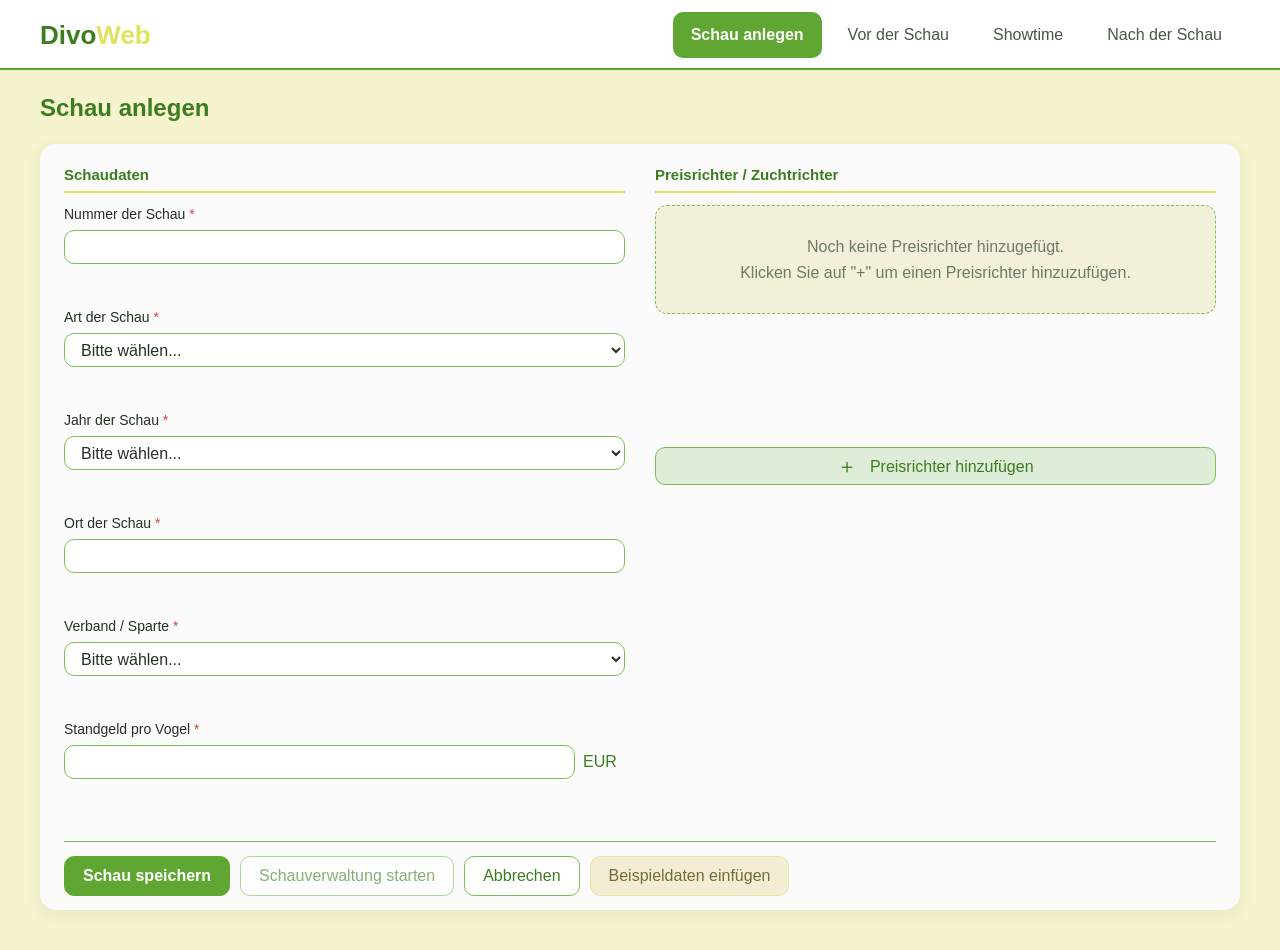
==== frontend/src/index.html @ 8a77f4d5 "first commit fe" ====
<!doctype html>
<html lang="de">
  <head>
    <meta charset="UTF-8" />
    <meta name="viewport" content="width=device-width, initial-scale=1.0" />
    <title>DivoWeb – Schau anlegen</title>
    <link rel="stylesheet" href="./styles.css" />
  </head>
  <body>
    <header class="topbar">
      <div class="topbar__inner">
        <div class="brand">
          <img
            class="brand__logo"
            src="./vogel.png"
            alt="Wellensittich Logo"
            onerror="this.style.display = 'none'"
          />
          <div class="brand__text">
            <span class="brand__divo">Divo</span
            ><span class="brand__web">Web</span>
          </div>
        </div>

        <nav class="main-nav" aria-label="Hauptnavigation">
          <button class="nav-link is-active" type="button">
            Schau anlegen
          </button>
          <button class="nav-link" type="button">Vor der Schau</button>
          <button class="nav-link" type="button">Showtime</button>
          <button class="nav-link" type="button">Nach der Schau</button>
        </nav>
      </div>
      <div class="topbar__accent"></div>
    </header>

    <main class="page">
      <section class="page-section">
        <h1 class="page-title">Schau anlegen</h1>

        <form id="showForm" class="panel" novalidate>
          <div class="panel__grid">
            <section class="panel-column">
              <h2 class="section-title">Schaudaten</h2>

              <div class="form-group">
                <label for="showNumber"
                  >Nummer der Schau <span class="required">*</span></label
                >
                <input id="showNumber" name="showNumber" type="text" />
                <p class="field-error" data-error-for="showNumber"></p>
              </div>

              <div class="form-group">
                <label for="showType"
                  >Art der Schau <span class="required">*</span></label
                >
                <select id="showType" name="showType">
                  <option value="">Bitte wählen...</option>
                  <option value="Landesschau">Landesschau</option>
                  <option value="Bundesschau">Bundesschau</option>
                  <option value="Vereinsschau">Vereinsschau</option>
                  <option value="Europaschau">Europaschau</option>
                </select>
                <p class="field-error" data-error-for="showType"></p>
              </div>

              <div class="form-group">
                <label for="showYear"
                  >Jahr der Schau <span class="required">*</span></label
                >
                <select id="showYear" name="showYear">
                  <option value="">Bitte wählen...</option>
                </select>
                <p class="field-error" data-error-for="showYear"></p>
              </div>

              <div class="form-group">
                <label for="showLocation"
                  >Ort der Schau <span class="required">*</span></label
                >
                <input id="showLocation" name="showLocation" type="text" />
                <p class="field-error" data-error-for="showLocation"></p>
              </div>

              <div class="form-group">
                <label for="association"
                  >Verband / Sparte <span class="required">*</span></label
                >
                <select id="association" name="association">
                  <option value="">Bitte wählen...</option>
                  <option value="AZ">AZ</option>
                  <option value="DKB">DKB</option>
                  <option value="AGZ">AGZ</option>
                  <option value="DWV">DWV</option>
                </select>
                <p class="field-error" data-error-for="association"></p>
              </div>

              <div class="form-group">
                <label for="feePerBird"
                  >Standgeld pro Vogel <span class="required">*</span></label
                >
                <div class="input-suffix">
                  <input
                    id="feePerBird"
                    name="feePerBird"
                    type="text"
                    inputmode="decimal"
                  />
                  <span class="input-suffix__text">EUR</span>
                </div>
                <p class="field-error" data-error-for="feePerBird"></p>
              </div>
            </section>

            <section class="panel-column">
              <div class="section-title-row">
                <div class="section-title">Preisrichter / Zuchtrichter</div>
                <div class="section-divider"></div>
              </div>

              <div id="judgesList" class="judges-list" aria-live="polite"></div>

              <button
                id="addJudgeButton"
                class="add-judge-button"
                type="button"
              >
                <span class="plus">＋</span>
                Preisrichter hinzufügen
              </button>
            </section>
          </div>

          <div class="panel__footer">
            <button class="btn btn--primary" type="submit">
              Schau speichern
            </button>
            <button
              id="startManagementButton"
              class="btn btn--secondary"
              type="button"
            >
              Schauverwaltung starten
            </button>
            <button id="cancelButton" class="btn btn--secondary" type="button">
              Abbrechen
            </button>
            <button
              id="sampleDataButton"
              class="btn btn--tertiary"
              type="button"
            >
              Beispieldaten einfügen
            </button>
          </div>
        </form>
      </section>
    </main>

    <template id="judgeRowTemplate">
      <article class="judge-card">
        <div class="judge-card__grid">
          <div class="form-group form-group--compact">
            <label>Name</label>
            <input type="text" data-judge-field="name" />
          </div>

          <div class="form-group form-group--compact">
            <label>Sparte / Verband</label>
            <select data-judge-field="association">
              <option value="">Bitte wählen...</option>
              <option value="AZ">AZ</option>
              <option value="DKB">DKB</option>
              <option value="AGZ">AGZ</option>
              <option value="DWV">DWV</option>
            </select>
          </div>

          <div class="judge-card__actions">
            <button
              class="delete-judge-button"
              type="button"
              title="Preisrichter entfernen"
              aria-label="Preisrichter entfernen"
            >
              −
            </button>
          </div>
        </div>
      </article>
    </template>

    <script src="./app.js"></script>
  </body>
</html>
---- frontend/src/styles.css ----
:root {
  --bg: #f6f3cf;
  --panel: #fbfbfb;
  --surface-soft: #f3f0d9;
  --green: #5fa632;
  --green-dark: #3b7d1f;
  --green-border: #7dbd57;
  --gold: #d9db37cc;
  --text: #233222;
  --muted: #6d7a67;
  --danger: #d95d4f;
  --danger-bg: #fff5f3;
  --shadow: 0 4px 16px rgba(70, 80, 50, 0.08);
  --radius: 16px;
  --font: 'Segoe UI', Arial, Helvetica, sans-serif;
}

* {
  box-sizing: border-box;
}

html,
body {
  margin: 0;
  padding: 0;
  font-family: var(--font);
  color: var(--text);
  background: var(--bg);
}

body {
  min-height: 100vh;
}

button,
input,
select {
  font: inherit;
}

.topbar {
  background: #fff;
  box-shadow: 0 1px 0 rgba(0, 0, 0, 0.03);
}

.topbar__inner {
  max-width: 1240px;
  margin: 0 auto;
  padding: 12px 20px 10px;
  display: flex;
  align-items: center;
  justify-content: space-between;
  gap: 24px;
}

.topbar__accent {
  height: 2px;
  background: var(--green);
}

.brand {
  display: flex;
  align-items: center;
  gap: 14px;
}

.brand__logo {
  width: 54px;
  height: 54px;
  object-fit: contain;
}

.brand__text {
  font-size: 26px;
  font-weight: 700;
  line-height: 1;
}

.brand__divo {
  color: var(--green-dark);
}

.brand__web {
  color: var(--gold);
}

.main-nav {
  display: flex;
  align-items: center;
  gap: 8px;
  flex-wrap: wrap;
}

.nav-link {
  border: 0;
  background: transparent;
  color: #475744;
  padding: 14px 18px;
  border-radius: 10px;
  cursor: pointer;
}

.nav-link:hover {
  background: rgba(95, 166, 50, 0.08);
}

.nav-link.is-active {
  background: var(--green);
  color: #fff;
  font-weight: 600;
}

.page {
  max-width: 1240px;
  margin: 0 auto;
  padding: 24px 20px 40px;
}

.page-title {
  margin: 0 0 22px;
  color: var(--green-dark);
  font-size: 24px;
  font-weight: 700;
}

.panel {
  background: var(--panel);
  border-radius: var(--radius);
  box-shadow: var(--shadow);
  padding: 22px 24px 14px;
}

.panel__grid {
  display: grid;
  grid-template-columns: 1fr 1fr;
  gap: 30px;
}

.section-title {
  margin: 0 0 12px;
  color: var(--green-dark);
  font-size: 15px;
  font-weight: 700;
  padding-bottom: 8px;
  border-bottom: 2px solid var(--gold);
  width: 100%;
}

.section-title-row {
  display: flex;
  align-items: center;
  justify-content: space-between;
}

.form-group {
  margin-bottom: 22px;
}

.form-group--compact {
  margin-bottom: 0;
}

.form-group label {
  display: inline-block;
  margin-bottom: 8px;
  font-size: 14px;
  font-weight: 500;
}

.required {
  color: #cc4b48;
}

input,
select {
  width: 100%;
  min-height: 34px;
  border: 1.5px solid var(--green-border);
  border-radius: 10px;
  background: #fff;
  color: var(--text);
  padding: 0 12px;
  outline: none;
}

input:focus,
select:focus {
  border-color: var(--green-dark);
  box-shadow: 0 0 0 3px rgba(95, 166, 50, 0.12);
}

.input-suffix {
  display: flex;
  align-items: center;
  gap: 8px;
}

.input-suffix input {
  flex: 1;
}

.input-suffix__text {
  min-width: 42px;
  color: var(--green-dark);
  font-weight: 500;
}

.field-error {
  margin: 6px 0 0;
  min-height: 16px;
  font-size: 12px;
  color: #c34c45;
}

.judges-list {
  display: flex;
  flex-direction: column;
  gap: 12px;
  min-height: 226px;
}

.empty-state {
  border: 1.5px dashed var(--green-border);
  border-radius: 12px;
  background: var(--surface-soft);
  color: var(--muted);
  text-align: center;
  padding: 28px 18px;
  line-height: 1.6;
}

.judge-card {
  background: var(--surface-soft);
  border: 1.5px solid var(--gold);
  border-radius: 12px;
  padding: 10px;
}

.judge-card__grid {
  display: grid;
  grid-template-columns: 1fr 240px 44px;
  gap: 10px;
  align-items: end;
}

.judge-card__actions {
  display: flex;
  justify-content: center;
  align-items: end;
}

.delete-judge-button {
  width: 32px;
  height: 32px;
  border-radius: 8px;
  border: 1.5px solid var(--danger);
  background: #fff;
  color: var(--danger);
  cursor: pointer;
  font-size: 22px;
  line-height: 1;
}

.delete-judge-button:hover {
  background: var(--danger-bg);
}

.add-judge-button {
  width: 100%;
  margin-top: 16px;
  border: 1.5px solid var(--green-border);
  background: rgba(95, 166, 50, 0.18);
  color: var(--green-dark);
  border-radius: 10px;
  min-height: 38px;
  cursor: pointer;
  font-weight: 500;
}

.add-judge-button:hover {
  background: rgba(95, 166, 50, 0.26);
}

.plus {
  margin-right: 8px;
  font-size: 20px;
  vertical-align: -1px;
}

.panel__footer {
  margin-top: 18px;
  padding-top: 14px;
  border-top: 1px solid var(--green-border);
  display: flex;
  flex-wrap: wrap;
  gap: 10px;
}

.btn {
  min-height: 40px;
  padding: 0 18px;
  border-radius: 10px;
  border: 1.5px solid var(--green-border);
  cursor: pointer;
}

.btn--primary {
  background: var(--green);
  color: #fff;
  border-color: var(--green);
  font-weight: 600;
}

.btn--primary:hover {
  background: var(--green-dark);
}

.btn--secondary {
  background: #fff;
  color: var(--green-dark);
}

.btn--secondary:hover {
  background: rgba(95, 166, 50, 0.08);
}

.btn--tertiary {
  background: #f3edd4;
  color: #736b3d;
  border-color: #efe2aa;
}

.btn--tertiary:hover {
  background: #ede3bc;
}

.is-invalid {
  border-color: #d85f58 !important;
  box-shadow: 0 0 0 3px rgba(216, 95, 88, 0.12) !important;
}

@media (max-width: 980px) {
  .topbar__inner {
    flex-direction: column;
    align-items: flex-start;
  }

  .panel__grid {
    grid-template-columns: 1fr;
  }

  .judge-card__grid {
    grid-template-columns: 1fr;
  }

  .judge-card__actions {
    justify-content: flex-end;
  }
}

@media (max-width: 640px) {
  .page {
    padding-left: 14px;
    padding-right: 14px;
  }

  .panel {
    padding: 16px;
  }

  .panel__footer {
    flex-direction: column;
  }

  .btn {
    width: 100%;
  }
}
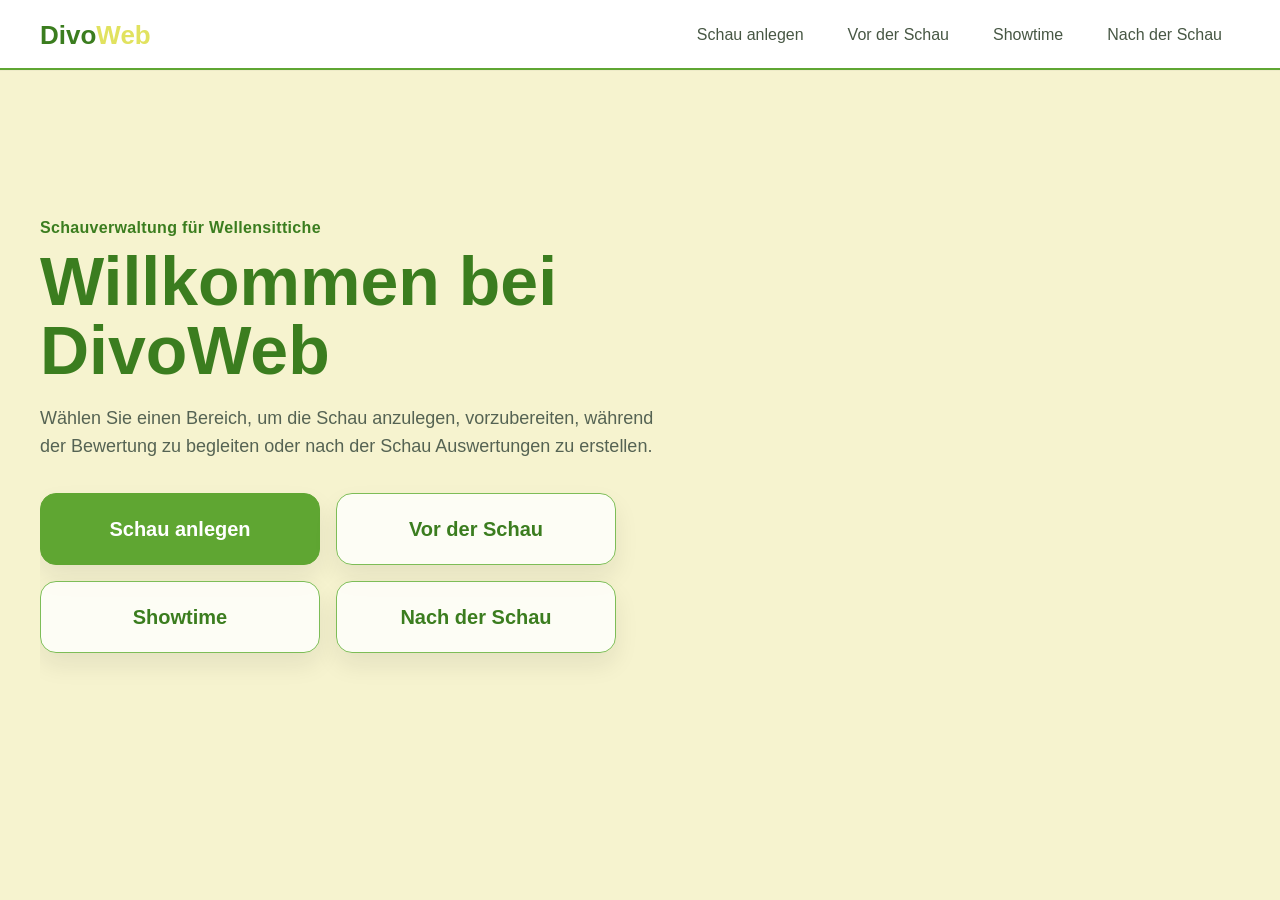
==== commit e2145091: "Startseite anlegen" ====
--- a/frontend/src/index.html
+++ b/frontend/src/index.html
@@ -3,10 +3,10 @@
   <head>
     <meta charset="UTF-8" />
     <meta name="viewport" content="width=device-width, initial-scale=1.0" />
-    <title>DivoWeb – Schau anlegen</title>
+    <title>DivoWeb – Startseite</title>
     <link rel="stylesheet" href="./styles.css" />
   </head>
-  <body>
+  <body class="home-body">
     <header class="topbar">
       <div class="topbar__inner">
         <div class="brand">
@@ -23,175 +23,43 @@
         </div>
 
         <nav class="main-nav" aria-label="Hauptnavigation">
-          <button class="nav-link is-active" type="button">
-            Schau anlegen
-          </button>
-          <button class="nav-link" type="button">Vor der Schau</button>
-          <button class="nav-link" type="button">Showtime</button>
-          <button class="nav-link" type="button">Nach der Schau</button>
+          <a class="nav-link" href="./schau-anlegen.html">Schau anlegen</a>
+          <a class="nav-link" href="#">Vor der Schau</a>
+          <a class="nav-link" href="#">Showtime</a>
+          <a class="nav-link" href="#">Nach der Schau</a>
         </nav>
       </div>
       <div class="topbar__accent"></div>
     </header>
 
-    <main class="page">
-      <section class="page-section">
-        <h1 class="page-title">Schau anlegen</h1>
+    <main class="home-page">
+      <section class="home-hero">
+        <div class="home-hero__content">
+          <p class="home-eyebrow">Schauverwaltung für Wellensittiche</p>
+          <h1 class="home-title">Willkommen bei DivoWeb</h1>
+          <p class="home-subtitle">
+            Wählen Sie einen Bereich, um die Schau anzulegen, vorzubereiten,
+            während der Bewertung zu begleiten oder nach der Schau Auswertungen
+            zu erstellen.
+          </p>
 
-        <form id="showForm" class="panel" novalidate>
-          <div class="panel__grid">
-            <section class="panel-column">
-              <h2 class="section-title">Schaudaten</h2>
+          <div class="home-actions" aria-label="Hauptbereiche">
+            <a
+              class="home-action home-action--primary"
+              href="./schau-anlegen.html"
+            >
+              Schau anlegen
+            </a>
+            <a class="home-action" href="#">Vor der Schau</a>
+            <a class="home-action" href="#">Showtime</a>
+            <a class="home-action" href="#">Nach der Schau</a>
+          </div>
+        </div>
 
-              <div class="form-group">
-                <label for="showNumber"
-                  >Nummer der Schau <span class="required">*</span></label
-                >
-                <input id="showNumber" name="showNumber" type="text" />
-                <p class="field-error" data-error-for="showNumber"></p>
-              </div>
-
-              <div class="form-group">
-                <label for="showType"
-                  >Art der Schau <span class="required">*</span></label
-                >
-                <select id="showType" name="showType">
-                  <option value="">Bitte wählen...</option>
-                  <option value="Landesschau">Landesschau</option>
-                  <option value="Bundesschau">Bundesschau</option>
-                  <option value="Vereinsschau">Vereinsschau</option>
-                  <option value="Europaschau">Europaschau</option>
-                </select>
-                <p class="field-error" data-error-for="showType"></p>
-              </div>
-
-              <div class="form-group">
-                <label for="showYear"
-                  >Jahr der Schau <span class="required">*</span></label
-                >
-                <select id="showYear" name="showYear">
-                  <option value="">Bitte wählen...</option>
-                </select>
-                <p class="field-error" data-error-for="showYear"></p>
-              </div>
-
-              <div class="form-group">
-                <label for="showLocation"
-                  >Ort der Schau <span class="required">*</span></label
-                >
-                <input id="showLocation" name="showLocation" type="text" />
-                <p class="field-error" data-error-for="showLocation"></p>
-              </div>
-
-              <div class="form-group">
-                <label for="association"
-                  >Verband / Sparte <span class="required">*</span></label
-                >
-                <select id="association" name="association">
-                  <option value="">Bitte wählen...</option>
-                  <option value="AZ">AZ</option>
-                  <option value="DKB">DKB</option>
-                  <option value="AGZ">AGZ</option>
-                  <option value="DWV">DWV</option>
-                </select>
-                <p class="field-error" data-error-for="association"></p>
-              </div>
-
-              <div class="form-group">
-                <label for="feePerBird"
-                  >Standgeld pro Vogel <span class="required">*</span></label
-                >
-                <div class="input-suffix">
-                  <input
-                    id="feePerBird"
-                    name="feePerBird"
-                    type="text"
-                    inputmode="decimal"
-                  />
-                  <span class="input-suffix__text">EUR</span>
-                </div>
-                <p class="field-error" data-error-for="feePerBird"></p>
-              </div>
-            </section>
-
-            <section class="panel-column">
-              <div class="section-title-row">
-                <div class="section-title">Preisrichter / Zuchtrichter</div>
-                <div class="section-divider"></div>
-              </div>
-
-              <div id="judgesList" class="judges-list" aria-live="polite"></div>
-
-              <button
-                id="addJudgeButton"
-                class="add-judge-button"
-                type="button"
-              >
-                <span class="plus">＋</span>
-                Preisrichter hinzufügen
-              </button>
-            </section>
-          </div>
-
-          <div class="panel__footer">
-            <button class="btn btn--primary" type="submit">
-              Schau speichern
-            </button>
-            <button
-              id="startManagementButton"
-              class="btn btn--secondary"
-              type="button"
-            >
-              Schauverwaltung starten
-            </button>
-            <button id="cancelButton" class="btn btn--secondary" type="button">
-              Abbrechen
-            </button>
-            <button
-              id="sampleDataButton"
-              class="btn btn--tertiary"
-              type="button"
-            >
-              Beispieldaten einfügen
-            </button>
-          </div>
-        </form>
+        <div class="home-outline" aria-hidden="true">
+          <img src="./vogel.png" alt="" />
+        </div>
       </section>
     </main>
-
-    <template id="judgeRowTemplate">
-      <article class="judge-card">
-        <div class="judge-card__grid">
-          <div class="form-group form-group--compact">
-            <label>Name</label>
-            <input type="text" data-judge-field="name" />
-          </div>
-
-          <div class="form-group form-group--compact">
-            <label>Sparte / Verband</label>
-            <select data-judge-field="association">
-              <option value="">Bitte wählen...</option>
-              <option value="AZ">AZ</option>
-              <option value="DKB">DKB</option>
-              <option value="AGZ">AGZ</option>
-              <option value="DWV">DWV</option>
-            </select>
-          </div>
-
-          <div class="judge-card__actions">
-            <button
-              class="delete-judge-button"
-              type="button"
-              title="Preisrichter entfernen"
-              aria-label="Preisrichter entfernen"
-            >
-              −
-            </button>
-          </div>
-        </div>
-      </article>
-    </template>
-
-    <script src="./app.js"></script>
   </body>
 </html>
--- a/frontend/src/styles.css
+++ b/frontend/src/styles.css
@@ -10,7 +10,7 @@
   --muted: #6d7a67;
   --danger: #d95d4f;
   --danger-bg: #fff5f3;
-  --shadow: 0 4px 16px rgba(70, 80, 50, 0.08);
+  --shadow: 0 12px 24px rgba(25, 28, 21, 0.08);
   --radius: 16px;
   --font: 'Segoe UI', Arial, Helvetica, sans-serif;
 }
@@ -339,6 +339,164 @@
   box-shadow: 0 0 0 3px rgba(216, 95, 88, 0.12) !important;
 }
 
+.nav-link {
+  display: inline-flex;
+  align-items: center;
+  justify-content: center;
+  text-decoration: none;
+  border: 0;
+  background: transparent;
+  color: #475744;
+  padding: 14px 18px;
+  border-radius: 10px;
+  cursor: pointer;
+}
+
+select {
+  appearance: none;
+  -webkit-appearance: none;
+  -moz-appearance: none;
+  padding: 0 40px 0 12px;
+  background-image: url("data:image/svg+xml;utf8,<svg fill='%233b7d1f' height='20' viewBox='0 0 24 24' width='20' xmlns='http://www.w3.org/2000/svg'><path d='M7 10l5 5 5-5z'/></svg>");
+  background-repeat: no-repeat;
+  background-position: right 12px center;
+  background-size: 18px;
+}
+
+.home-body {
+  background: linear-gradient(
+    to bottom,
+    rgba(246, 243, 207, 0.96),
+    rgba(246, 243, 207, 0.98)
+  );
+}
+
+.home-page {
+  max-width: 1240px;
+  margin: 0 auto;
+  padding: 42px 20px 60px;
+}
+
+.home-hero {
+  position: relative;
+  min-height: 72vh;
+  display: flex;
+  align-items: center;
+  overflow: hidden;
+}
+
+.home-hero__content {
+  position: relative;
+  z-index: 2;
+  max-width: 760px;
+}
+
+.home-eyebrow {
+  margin: 0 0 10px;
+  color: var(--green-dark);
+  font-weight: 600;
+  letter-spacing: 0.02em;
+}
+
+.home-title {
+  margin: 0 0 18px;
+  font-size: clamp(40px, 6vw, 68px);
+  line-height: 1.02;
+  color: var(--green-dark);
+}
+
+.home-subtitle {
+  margin: 0 0 32px;
+  max-width: 640px;
+  color: #556353;
+  font-size: 18px;
+  line-height: 1.6;
+}
+
+.home-actions {
+  display: grid;
+  grid-template-columns: repeat(2, minmax(220px, 280px));
+  gap: 16px;
+}
+
+.home-action {
+  min-height: 72px;
+  padding: 18px 22px;
+  border-radius: 16px;
+  border: 1.5px solid var(--green-border);
+  background: rgba(255, 255, 255, 0.78);
+  color: var(--green-dark);
+  text-decoration: none;
+  display: flex;
+  align-items: center;
+  justify-content: center;
+  font-size: 20px;
+  font-weight: 600;
+  box-shadow: var(--shadow);
+  backdrop-filter: blur(2px);
+  transition:
+    transform 0.18s ease,
+    box-shadow 0.18s ease,
+    background 0.18s ease;
+}
+
+.home-action:hover {
+  transform: translateY(-2px);
+  background: #fff;
+  box-shadow: 0 8px 24px rgba(70, 80, 50, 0.12);
+}
+
+.home-action--primary {
+  background: var(--green);
+  color: #fff;
+  border-color: var(--green);
+}
+
+.home-action--primary:hover {
+  background: var(--green-dark);
+}
+
+.home-outline {
+  position: absolute;
+  right: -20px;
+  top: 50%;
+  transform: translateY(-50%);
+  z-index: 1;
+  opacity: 0.12;
+  pointer-events: none;
+}
+
+.home-outline img {
+  width: min(42vw, 560px);
+  height: auto;
+  object-fit: contain;
+  filter: grayscale(1) contrast(0.7) brightness(1.05);
+}
+
+@media (max-width: 980px) {
+  .home-hero {
+    min-height: auto;
+    padding-top: 20px;
+  }
+
+  .home-actions {
+    grid-template-columns: 1fr;
+    max-width: 420px;
+  }
+
+  .home-outline {
+    right: -80px;
+    top: auto;
+    bottom: 0;
+    transform: none;
+    opacity: 0.09;
+  }
+
+  .home-outline img {
+    width: min(60vw, 420px);
+  }
+}
+
 @media (max-width: 980px) {
   .topbar__inner {
     flex-direction: column;
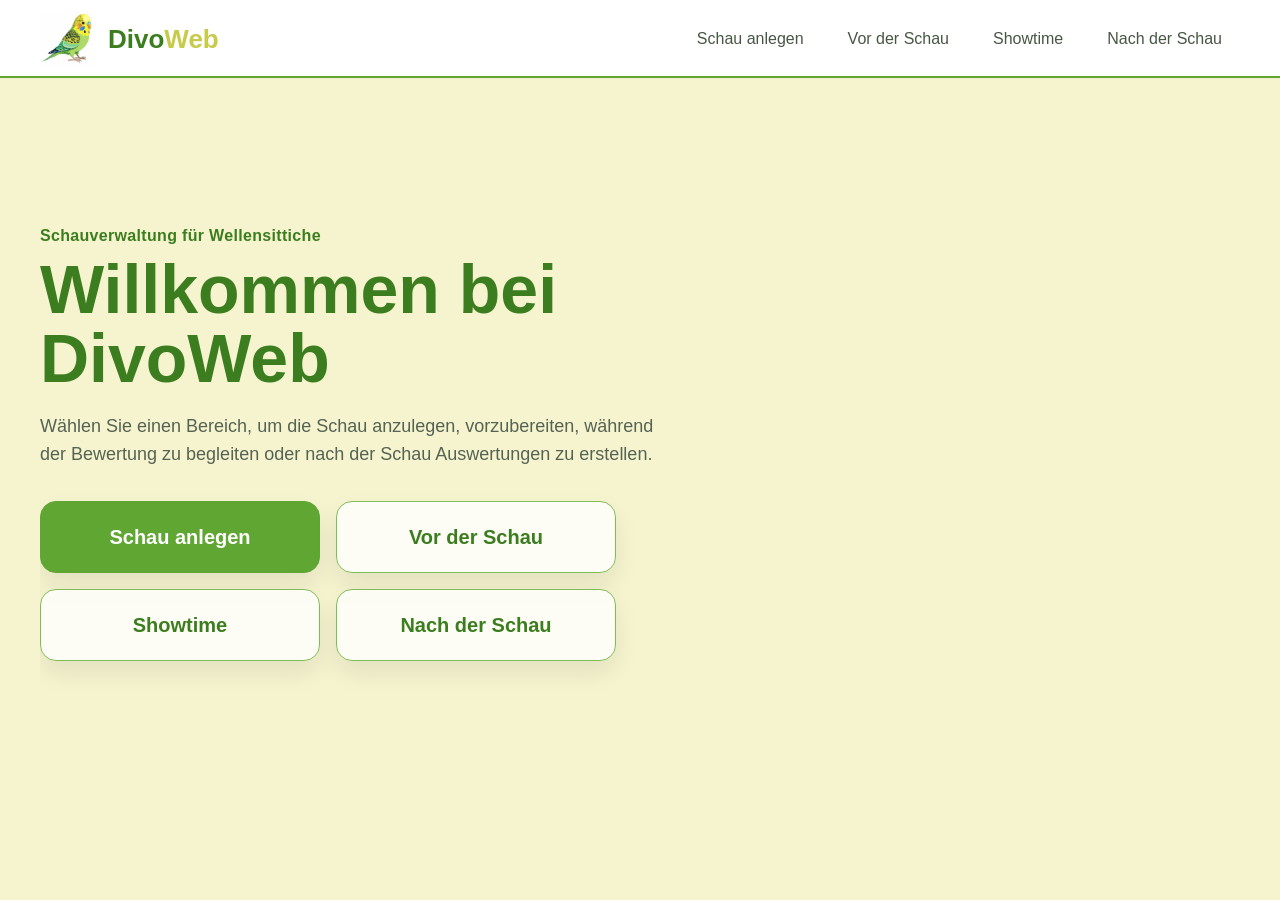
==== commit 1e2644ed: "start app" ====
--- a/frontend/src/index.html
+++ b/frontend/src/index.html
@@ -12,7 +12,7 @@
         <div class="brand">
           <img
             class="brand__logo"
-            src="./vogel.png"
+            src="./assets/images/vogel.png"
             alt="Wellensittich Logo"
             onerror="this.style.display = 'none'"
           />
--- a/frontend/src/styles.css
+++ b/frontend/src/styles.css
@@ -5,14 +5,14 @@
   --green: #5fa632;
   --green-dark: #3b7d1f;
   --green-border: #7dbd57;
-  --gold: #d9db37cc;
+  --gold: #babd1ccc;
   --text: #233222;
   --muted: #6d7a67;
   --danger: #d95d4f;
   --danger-bg: #fff5f3;
   --shadow: 0 12px 24px rgba(25, 28, 21, 0.08);
   --radius: 16px;
-  --font: 'Segoe UI', Arial, Helvetica, sans-serif;
+  --font: "Segoe UI", Arial, Helvetica, sans-serif;
 }
 
 * {
@@ -497,6 +497,24 @@
   }
 }
 
+.nav-link--home {
+  background: rgba(95, 166, 50, 0.08);
+  margin-left: 8px;
+  padding: 14px 16px;
+  display: flex;
+  align-items: center;
+  justify-content: center;
+  font-size: 18px;
+}
+
+.nav-link--home:hover {
+  background: rgba(95, 166, 50, 0.18);
+}
+
+.home-icon {
+  line-height: 1;
+}
+
 @media (max-width: 980px) {
   .topbar__inner {
     flex-direction: column;
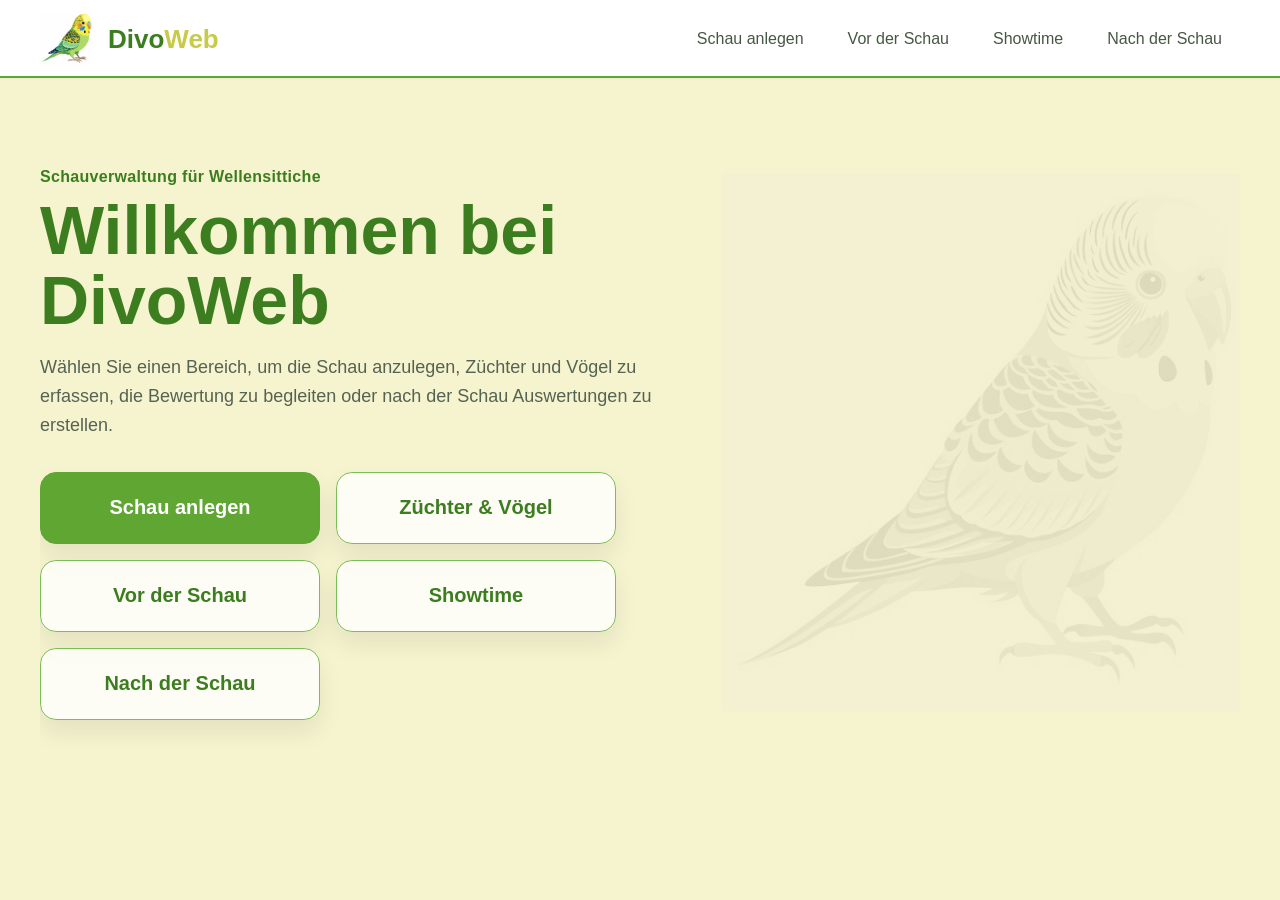
==== commit fdda83a6: "Züchter & Vögel" ====
--- a/frontend/src/index.html
+++ b/frontend/src/index.html
@@ -1,65 +1,62 @@
 <!doctype html>
 <html lang="de">
-  <head>
-    <meta charset="UTF-8" />
-    <meta name="viewport" content="width=device-width, initial-scale=1.0" />
-    <title>DivoWeb – Startseite</title>
-    <link rel="stylesheet" href="./styles.css" />
-  </head>
-  <body class="home-body">
-    <header class="topbar">
-      <div class="topbar__inner">
-        <div class="brand">
-          <img
-            class="brand__logo"
-            src="./assets/images/vogel.png"
-            alt="Wellensittich Logo"
-            onerror="this.style.display = 'none'"
-          />
-          <div class="brand__text">
-            <span class="brand__divo">Divo</span
-            ><span class="brand__web">Web</span>
+<head>
+  <meta charset="UTF-8" />
+  <meta name="viewport" content="width=device-width, initial-scale=1.0" />
+  <title>DivoWeb – Startseite</title>
+  <link rel="icon" type="image/svg+xml" href="assets/images/favicon.svg" />
+  <link rel="stylesheet" href="styles/styles.css" />
+</head>
+<body class="home-body">
+  <header class="topbar">
+    <div class="topbar__inner">
+      <a class="brand" href="index.html" aria-label="DivoWeb Startseite">
+        <img class="brand__logo" src="assets/images/vogel.png" alt="Wellensittich Logo" />
+        <div class="brand__text">
+          <span class="brand__divo">Divo</span><span class="brand__web">Web</span>
+        </div>
+      </a>
+
+      <nav class="main-nav" aria-label="Hauptnavigation">
+        <a class="nav-link" href="pages/schau-anlegen.html">Schau anlegen</a>
+        <div class="nav-dropdown">
+          <button class="nav-link nav-dropdown__button" type="button" aria-haspopup="true">
+            Vor der Schau
+          </button>
+          <div class="nav-dropdown__menu">
+            <a class="nav-dropdown__item" href="pages/zuechter-voegel.html">Züchter & Vögel anlegen</a>
           </div>
         </div>
+        <a class="nav-link" href="#">Showtime</a>
+        <a class="nav-link" href="#">Nach der Schau</a>
+      </nav>
+    </div>
+    <div class="topbar__accent"></div>
+  </header>
 
-        <nav class="main-nav" aria-label="Hauptnavigation">
-          <a class="nav-link" href="./schau-anlegen.html">Schau anlegen</a>
-          <a class="nav-link" href="#">Vor der Schau</a>
-          <a class="nav-link" href="#">Showtime</a>
-          <a class="nav-link" href="#">Nach der Schau</a>
-        </nav>
+  <main class="home-page">
+    <section class="home-hero">
+      <div class="home-hero__content">
+        <p class="home-eyebrow">Schauverwaltung für Wellensittiche</p>
+        <h1 class="home-title">Willkommen bei DivoWeb</h1>
+        <p class="home-subtitle">
+          Wählen Sie einen Bereich, um die Schau anzulegen, Züchter und Vögel zu erfassen,
+          die Bewertung zu begleiten oder nach der Schau Auswertungen zu erstellen.
+        </p>
+
+        <div class="home-actions">
+          <a class="home-action home-action--primary" href="pages/schau-anlegen.html">Schau anlegen</a>
+          <a class="home-action" href="pages/zuechter-voegel.html">Züchter & Vögel</a>
+          <a class="home-action" href="#">Vor der Schau</a>
+          <a class="home-action" href="#">Showtime</a>
+          <a class="home-action" href="#">Nach der Schau</a>
+        </div>
       </div>
-      <div class="topbar__accent"></div>
-    </header>
 
-    <main class="home-page">
-      <section class="home-hero">
-        <div class="home-hero__content">
-          <p class="home-eyebrow">Schauverwaltung für Wellensittiche</p>
-          <h1 class="home-title">Willkommen bei DivoWeb</h1>
-          <p class="home-subtitle">
-            Wählen Sie einen Bereich, um die Schau anzulegen, vorzubereiten,
-            während der Bewertung zu begleiten oder nach der Schau Auswertungen
-            zu erstellen.
-          </p>
-
-          <div class="home-actions" aria-label="Hauptbereiche">
-            <a
-              class="home-action home-action--primary"
-              href="./schau-anlegen.html"
-            >
-              Schau anlegen
-            </a>
-            <a class="home-action" href="#">Vor der Schau</a>
-            <a class="home-action" href="#">Showtime</a>
-            <a class="home-action" href="#">Nach der Schau</a>
-          </div>
-        </div>
-
-        <div class="home-outline" aria-hidden="true">
-          <img src="./vogel.png" alt="" />
-        </div>
-      </section>
-    </main>
-  </body>
+      <div class="home-outline" aria-hidden="true">
+        <img src="assets/images/vogel.png" alt="" />
+      </div>
+    </section>
+  </main>
+</body>
 </html>
--- a/frontend/src/styles/styles.css
+++ b/frontend/src/styles/styles.css
@@ -0,0 +1,910 @@
+:root {
+  --bg: #f6f3cf;
+  --panel: #fbfbfb;
+  --surface-soft: #f3f0d9;
+  --green: #5fa632;
+  --green-dark: #3b7d1f;
+  --green-border: #7dbd57;
+  --gold: #babd1ccc;
+  --text: #233222;
+  --muted: #6d7a67;
+  --danger: #d95d4f;
+  --danger-bg: #fff5f3;
+  --shadow: 0 12px 24px rgba(25, 28, 21, 0.08);
+  --radius: 16px;
+  --font: "Segoe UI", Arial, Helvetica, sans-serif;
+}
+
+* {
+  box-sizing: border-box;
+}
+
+html,
+body {
+  margin: 0;
+  padding: 0;
+  font-family: var(--font);
+  color: var(--text);
+  background: var(--bg);
+}
+
+body {
+  min-height: 100vh;
+}
+
+button,
+input,
+select {
+  font: inherit;
+}
+
+.topbar {
+  background: #fff;
+  box-shadow: 0 1px 0 rgba(0, 0, 0, 0.03);
+}
+
+.topbar__inner {
+  max-width: 1240px;
+  margin: 0 auto;
+  padding: 12px 20px 10px;
+  display: flex;
+  align-items: center;
+  justify-content: space-between;
+  gap: 24px;
+}
+
+.topbar__accent {
+  height: 2px;
+  background: var(--green);
+}
+
+.brand {
+  display: flex;
+  align-items: center;
+  gap: 14px;
+  text-decoration: none;
+}
+
+.brand__logo {
+  width: 54px;
+  height: 54px;
+  object-fit: contain;
+}
+
+.brand__text {
+  font-size: 26px;
+  font-weight: 700;
+  line-height: 1;
+}
+
+.brand__divo {
+  color: var(--green-dark);
+}
+
+.brand__web {
+  color: var(--gold);
+}
+
+.main-nav {
+  display: flex;
+  align-items: center;
+  gap: 8px;
+  flex-wrap: wrap;
+}
+
+.nav-link {
+  display: inline-flex;
+  align-items: center;
+  justify-content: center;
+  text-decoration: none;
+  border: 0;
+  background: transparent;
+  color: #475744;
+  padding: 14px 18px;
+  border-radius: 10px;
+  cursor: pointer;
+}
+
+.nav-link:hover {
+  background: rgba(95, 166, 50, 0.08);
+}
+
+.nav-link.is-active {
+  background: var(--green);
+  color: #fff;
+  font-weight: 600;
+}
+
+.nav-link--home {
+  background: rgba(95, 166, 50, 0.08);
+  margin-left: 8px;
+  padding: 14px 16px;
+  font-size: 18px;
+}
+
+.nav-link--home:hover {
+  background: rgba(95, 166, 50, 0.18);
+}
+
+.home-icon {
+  line-height: 1;
+}
+
+.page {
+  max-width: 1240px;
+  margin: 0 auto;
+  padding: 24px 20px 40px;
+}
+
+.page-title {
+  margin: 0 0 22px;
+  color: var(--green-dark);
+  font-size: 24px;
+  font-weight: 700;
+}
+
+.panel {
+  background: var(--panel);
+  border-radius: var(--radius);
+  box-shadow: var(--shadow);
+  padding: 22px 24px 14px;
+}
+
+.panel__grid {
+  display: grid;
+  grid-template-columns: 1fr 1fr;
+  gap: 30px;
+}
+
+.panel__footer {
+  margin-top: 18px;
+  padding-top: 14px;
+  border-top: 1px solid var(--green-border);
+  display: flex;
+  flex-wrap: wrap;
+  gap: 10px;
+}
+
+.section-title {
+  margin: 0 0 12px;
+  color: var(--green-dark);
+  font-size: 15px;
+  font-weight: 700;
+  padding-bottom: 8px;
+  border-bottom: 2px solid var(--gold);
+  width: 100%;
+}
+
+.section-title-row {
+  display: flex;
+  align-items: center;
+  justify-content: space-between;
+}
+
+.section-title--table {
+  margin-top: 28px;
+}
+
+.form-group {
+  margin-bottom: 22px;
+}
+
+.form-group--compact {
+  margin-bottom: 0;
+}
+
+.form-group--top-space {
+  margin-top: 22px;
+}
+
+.form-group label {
+  display: inline-block;
+  margin-bottom: 8px;
+  font-size: 14px;
+  font-weight: 500;
+}
+
+.required {
+  color: #cc4b48;
+}
+
+input,
+select {
+  width: 100%;
+  min-height: 34px;
+  border: 1.5px solid var(--green-border);
+  border-radius: 10px;
+  background: #fff;
+  color: var(--text);
+  padding: 0 12px;
+  outline: none;
+}
+
+input:focus,
+select:focus {
+  border-color: var(--green-dark);
+  box-shadow: 0 0 0 3px rgba(95, 166, 50, 0.12);
+}
+
+input:disabled {
+  background: #f5f5f5;
+  color: var(--muted);
+}
+
+select {
+  appearance: none;
+  -webkit-appearance: none;
+  -moz-appearance: none;
+  padding: 0 40px 0 12px;
+  background-image: url("data:image/svg+xml;utf8,<svg xmlns='http://www.w3.org/2000/svg' width='18' height='18' viewBox='0 0 20 20'><path fill='%233b7d1f' d='M5.5 7.5l4.5 4.5 4.5-4.5z'/></svg>");
+  background-repeat: no-repeat;
+  background-position: right 12px center;
+  background-size: 18px;
+}
+
+.input-suffix {
+  display: flex;
+  align-items: center;
+  gap: 8px;
+}
+
+.input-suffix input {
+  flex: 1;
+}
+
+.input-suffix__text {
+  min-width: 42px;
+  color: var(--green-dark);
+  font-weight: 500;
+}
+
+.field-error {
+  margin: 6px 0 0;
+  min-height: 16px;
+  font-size: 12px;
+  color: #c34c45;
+}
+
+.is-invalid {
+  border-color: #d85f58 !important;
+  box-shadow: 0 0 0 3px rgba(216, 95, 88, 0.12) !important;
+}
+
+.btn {
+  min-height: 40px;
+  padding: 0 18px;
+  border-radius: 10px;
+  border: 1.5px solid var(--green-border);
+  cursor: pointer;
+}
+
+.btn:disabled {
+  opacity: 0.6;
+  cursor: not-allowed;
+}
+
+.btn--primary {
+  background: var(--green);
+  color: #fff;
+  border-color: var(--green);
+  font-weight: 600;
+}
+
+.btn--primary:hover:not(:disabled) {
+  background: var(--green-dark);
+}
+
+.btn--secondary {
+  background: #fff;
+  color: var(--green-dark);
+}
+
+.btn--secondary:hover:not(:disabled) {
+  background: rgba(95, 166, 50, 0.08);
+}
+
+.btn--tertiary {
+  background: #f3edd4;
+  color: #736b3d;
+  border-color: #efe2aa;
+}
+
+.btn--tertiary:hover:not(:disabled) {
+  background: #ede3bc;
+}
+
+.judges-list {
+  display: flex;
+  flex-direction: column;
+  gap: 12px;
+  min-height: 226px;
+}
+
+.empty-state {
+  border: 1.5px dashed var(--green-border);
+  border-radius: 12px;
+  background: var(--surface-soft);
+  color: var(--muted);
+  text-align: center;
+  padding: 28px 18px;
+  line-height: 1.6;
+}
+
+.judge-card {
+  background: var(--surface-soft);
+  border: 1.5px solid var(--gold);
+  border-radius: 12px;
+  padding: 10px;
+}
+
+.judge-card__grid {
+  display: grid;
+  grid-template-columns: 1fr 240px 44px;
+  gap: 10px;
+  align-items: end;
+}
+
+.judge-card__actions {
+  display: flex;
+  justify-content: center;
+  align-items: end;
+}
+
+.delete-judge-button {
+  width: 32px;
+  height: 32px;
+  border-radius: 8px;
+  border: 1.5px solid var(--danger);
+  background: #fff;
+  color: var(--danger);
+  cursor: pointer;
+  font-size: 22px;
+  line-height: 1;
+}
+
+.delete-judge-button:hover {
+  background: var(--danger-bg);
+}
+
+.add-judge-button {
+  width: 100%;
+  margin-top: 16px;
+  border: 1.5px solid var(--green-border);
+  background: rgba(95, 166, 50, 0.18);
+  color: var(--green-dark);
+  border-radius: 10px;
+  min-height: 38px;
+  cursor: pointer;
+  font-weight: 500;
+}
+
+.add-judge-button:hover {
+  background: rgba(95, 166, 50, 0.26);
+}
+
+#determineColorButton {
+  padding: 0;
+  width: 11.25rem;
+}
+
+.plus {
+  margin-right: 8px;
+  font-size: 20px;
+  vertical-align: -1px;
+}
+
+.home-body {
+  background: linear-gradient(
+    to bottom,
+    rgba(246, 243, 207, 0.96),
+    rgba(246, 243, 207, 0.98)
+  );
+}
+
+.home-page {
+  max-width: 1240px;
+  margin: 0 auto;
+  padding: 42px 20px 60px;
+}
+
+.home-hero {
+  position: relative;
+  min-height: 72vh;
+  display: flex;
+  align-items: center;
+  overflow: hidden;
+}
+
+.home-hero__content {
+  position: relative;
+  z-index: 2;
+  max-width: 760px;
+}
+
+.home-eyebrow {
+  margin: 0 0 10px;
+  color: var(--green-dark);
+  font-weight: 600;
+  letter-spacing: 0.02em;
+}
+
+.home-title {
+  margin: 0 0 18px;
+  font-size: clamp(40px, 6vw, 68px);
+  line-height: 1.02;
+  color: var(--green-dark);
+}
+
+.home-subtitle {
+  margin: 0 0 32px;
+  max-width: 640px;
+  color: #556353;
+  font-size: 18px;
+  line-height: 1.6;
+}
+
+.home-actions {
+  display: grid;
+  grid-template-columns: repeat(2, minmax(220px, 280px));
+  gap: 16px;
+}
+
+.home-action {
+  min-height: 72px;
+  padding: 18px 22px;
+  border-radius: 16px;
+  border: 1.5px solid var(--green-border);
+  background: rgba(255, 255, 255, 0.78);
+  color: var(--green-dark);
+  text-decoration: none;
+  display: flex;
+  align-items: center;
+  justify-content: center;
+  font-size: 20px;
+  font-weight: 600;
+  box-shadow: var(--shadow);
+  backdrop-filter: blur(2px);
+  transition:
+    transform 0.18s ease,
+    box-shadow 0.18s ease,
+    background 0.18s ease;
+}
+
+.home-action:hover {
+  transform: translateY(-2px);
+  background: #fff;
+  box-shadow: 0 8px 24px rgba(70, 80, 50, 0.12);
+}
+
+.home-action--primary {
+  background: var(--green);
+  color: #fff;
+  border-color: var(--green);
+}
+
+.home-action--primary:hover {
+  background: var(--green-dark);
+}
+
+.home-outline {
+  position: absolute;
+  right: -20px;
+  top: 50%;
+  transform: translateY(-50%);
+  z-index: 1;
+  opacity: 0.12;
+  pointer-events: none;
+}
+
+.home-outline img {
+  width: min(42vw, 560px);
+  height: auto;
+  object-fit: contain;
+  filter: grayscale(1) contrast(0.7) brightness(1.05);
+}
+
+.tabs {
+  display: flex;
+  gap: 8px;
+  margin-bottom: 22px;
+  border-bottom: 1px solid var(--green-border);
+}
+
+.tab-button {
+  min-height: 42px;
+  padding: 0 18px;
+  border: 1.5px solid transparent;
+  border-bottom: 0;
+  border-radius: 10px 10px 0 0;
+  background: transparent;
+  color: var(--green-dark);
+  cursor: pointer;
+  font-weight: 600;
+}
+
+.tab-button:hover {
+  background: rgba(95, 166, 50, 0.08);
+}
+
+.tab-button.is-active {
+  background: var(--green);
+  color: #fff;
+  border-color: var(--green);
+}
+
+.tab-panel {
+  display: none;
+}
+
+.tab-panel.is-active {
+  display: block;
+}
+
+.search-row {
+  display: grid;
+  grid-template-columns: 220px 1fr auto;
+  gap: 14px;
+  align-items: end;
+  margin-bottom: 16px;
+}
+
+.hint {
+  min-height: 22px;
+  margin: 0 0 18px;
+  color: var(--muted);
+}
+
+.checkbox-row {
+  display: flex;
+  gap: 10px;
+  align-items: center;
+  margin-top: 26px;
+  font-weight: 500;
+  color: var(--green-dark);
+}
+
+.checkbox-row input {
+  width: auto;
+  min-height: auto;
+}
+
+.selected-breeder-box {
+  margin-bottom: 18px;
+  padding: 12px 14px;
+  border: 1.5px solid var(--green-border);
+  border-radius: 12px;
+  background: var(--surface-soft);
+}
+
+.class-key-row {
+  display: grid;
+  grid-template-columns: repeat(3, 1fr);
+  gap: 12px;
+}
+
+.table-wrap {
+  overflow-x: auto;
+}
+
+.data-table {
+  width: 100%;
+  border-collapse: collapse;
+  background: #fff;
+  border-radius: 12px;
+  overflow: hidden;
+}
+
+.data-table th,
+.data-table td {
+  padding: 10px 12px;
+  border-bottom: 1px solid rgba(95, 166, 50, 0.22);
+  text-align: left;
+}
+
+.data-table th {
+  color: var(--green-dark);
+  background: var(--surface-soft);
+  font-weight: 700;
+}
+
+.toast-container {
+  position: fixed;
+  right: 24px;
+  bottom: 24px;
+  z-index: 9999;
+  display: flex;
+  flex-direction: column;
+  gap: 10px;
+}
+
+.toast {
+  min-width: 280px;
+  max-width: 420px;
+  padding: 14px 18px;
+  border-radius: 12px;
+  color: #fff;
+  font-weight: 600;
+  box-shadow: 0 12px 24px rgba(25, 28, 21, 0.18);
+  opacity: 0;
+  transform: translateY(12px);
+  transition:
+    opacity 0.25s ease,
+    transform 0.25s ease;
+}
+
+.toast--visible {
+  opacity: 1;
+  transform: translateY(0);
+}
+
+.toast--success {
+  background: var(--green);
+}
+
+.toast--error {
+  background: var(--danger);
+}
+
+@media (max-width: 980px) {
+  .topbar__inner {
+    flex-direction: column;
+    align-items: flex-start;
+  }
+
+  .panel__grid {
+    grid-template-columns: 1fr;
+  }
+
+  .judge-card__grid {
+    grid-template-columns: 1fr;
+  }
+
+  .judge-card__actions {
+    justify-content: flex-end;
+  }
+
+  .home-hero {
+    min-height: auto;
+    padding-top: 20px;
+  }
+
+  .home-actions {
+    grid-template-columns: 1fr;
+    max-width: 420px;
+  }
+
+  .home-outline {
+    right: -80px;
+    top: auto;
+    bottom: 0;
+    transform: none;
+    opacity: 0.09;
+  }
+
+  .home-outline img {
+    width: min(60vw, 420px);
+  }
+}
+
+@media (max-width: 760px) {
+  .search-row,
+  .class-key-row {
+    grid-template-columns: 1fr;
+  }
+}
+
+@media (max-width: 640px) {
+  .page {
+    padding-left: 14px;
+    padding-right: 14px;
+  }
+
+  .panel {
+    padding: 16px;
+  }
+
+  .panel__footer {
+    flex-direction: column;
+  }
+
+  .btn {
+    width: 100%;
+  }
+}
+
+/* Präsentations-Feinschliff Züchter & Vögel */
+.nav-dropdown {
+  position: relative;
+  display: inline-flex;
+}
+
+.nav-dropdown__button {
+  font: inherit;
+}
+
+.nav-dropdown__menu {
+  position: absolute;
+  top: calc(100% + 6px);
+  left: 0;
+  z-index: 20;
+  min-width: 230px;
+  display: none;
+  padding: 8px;
+  border: 1.5px solid var(--green-border);
+  border-radius: 12px;
+  background: #fff;
+  box-shadow: 0 12px 24px rgba(25, 28, 21, 0.14);
+}
+
+.nav-dropdown:hover .nav-dropdown__menu,
+.nav-dropdown:focus-within .nav-dropdown__menu {
+  display: block;
+}
+
+.nav-dropdown__item {
+  display: block;
+  padding: 10px 12px;
+  border-radius: 8px;
+  color: #475744;
+  text-decoration: none;
+  white-space: nowrap;
+}
+
+.nav-dropdown__item:hover {
+  background: rgba(95, 166, 50, 0.08);
+}
+
+.nav-dropdown__item.is-active {
+  background: var(--green);
+  color: #fff;
+  font-weight: 600;
+}
+
+.page--compact {
+  padding-top: 18px;
+  padding-bottom: 22px;
+}
+
+.panel--compact {
+  padding: 20px 24px 14px;
+}
+
+.tabs--compact {
+  margin-bottom: 18px;
+}
+
+.search-row--compact {
+  grid-template-columns: 220px minmax(280px, 1fr) 92px;
+  gap: 12px;
+  margin-bottom: 14px;
+}
+
+.compact-form-grid {
+  display: grid;
+  grid-template-columns: minmax(0, 1fr) minmax(0, 1fr);
+  column-gap: 30px;
+  row-gap: 10px;
+  align-items: start;
+}
+
+.compact-form-grid--birds {
+  row-gap: 10px;
+}
+
+.section-title--compact {
+  margin-bottom: 4px;
+  padding-bottom: 6px;
+}
+
+.section-title--table {
+  margin-top: 22px;
+}
+
+.form-group--dense {
+  margin-bottom: 0;
+}
+
+.form-group--dense label {
+  margin-bottom: 6px;
+}
+
+.form-group--button-line .btn {
+  width: auto;
+  min-width: 160px;
+}
+
+.panel__footer--compact {
+  margin-top: 14px;
+  padding-top: 12px;
+}
+
+.checkbox-row--aligned {
+  align-self: end;
+  min-height: 34px;
+  margin: 0 0 1px;
+}
+
+.selected-breeder-box--compact {
+  margin-bottom: 16px;
+  padding: 10px 14px;
+}
+
+.class-key-row--dense {
+  gap: 10px;
+  align-items: start;
+}
+
+.data-table--compact th,
+.data-table--compact td {
+  padding: 8px 12px;
+}
+
+.sr-only {
+  position: absolute;
+  width: 1px;
+  height: 1px;
+  padding: 0;
+  margin: -1px;
+  overflow: hidden;
+  clip: rect(0, 0, 0, 0);
+  white-space: nowrap;
+  border: 0;
+}
+
+.toast-container {
+  top: 24px;
+  right: 24px;
+  bottom: auto;
+}
+
+.toast {
+  transform: translateY(-12px);
+}
+
+.toast--info {
+  background: #5d7890;
+}
+
+.toast--confirm {
+  background: #fff;
+  color: var(--text);
+  border: 1.5px solid var(--green-border);
+}
+
+.toast__message {
+  margin-bottom: 12px;
+}
+
+.toast__actions {
+  display: flex;
+  gap: 8px;
+  justify-content: flex-end;
+}
+
+.toast__button {
+  min-height: 32px;
+  padding: 0 14px;
+  border-radius: 8px;
+  border: 1.5px solid var(--green-border);
+  background: #fff;
+  color: var(--green-dark);
+  cursor: pointer;
+  font-weight: 600;
+}
+
+.toast__button--primary {
+  background: var(--green);
+  color: #fff;
+  border-color: var(--green);
+}
+
+@media (max-width: 980px) {
+  .compact-form-grid,
+  .compact-form-grid--birds {
+    grid-template-columns: 1fr;
+  }
+
+  .search-row--compact {
+    grid-template-columns: 1fr;
+  }
+}
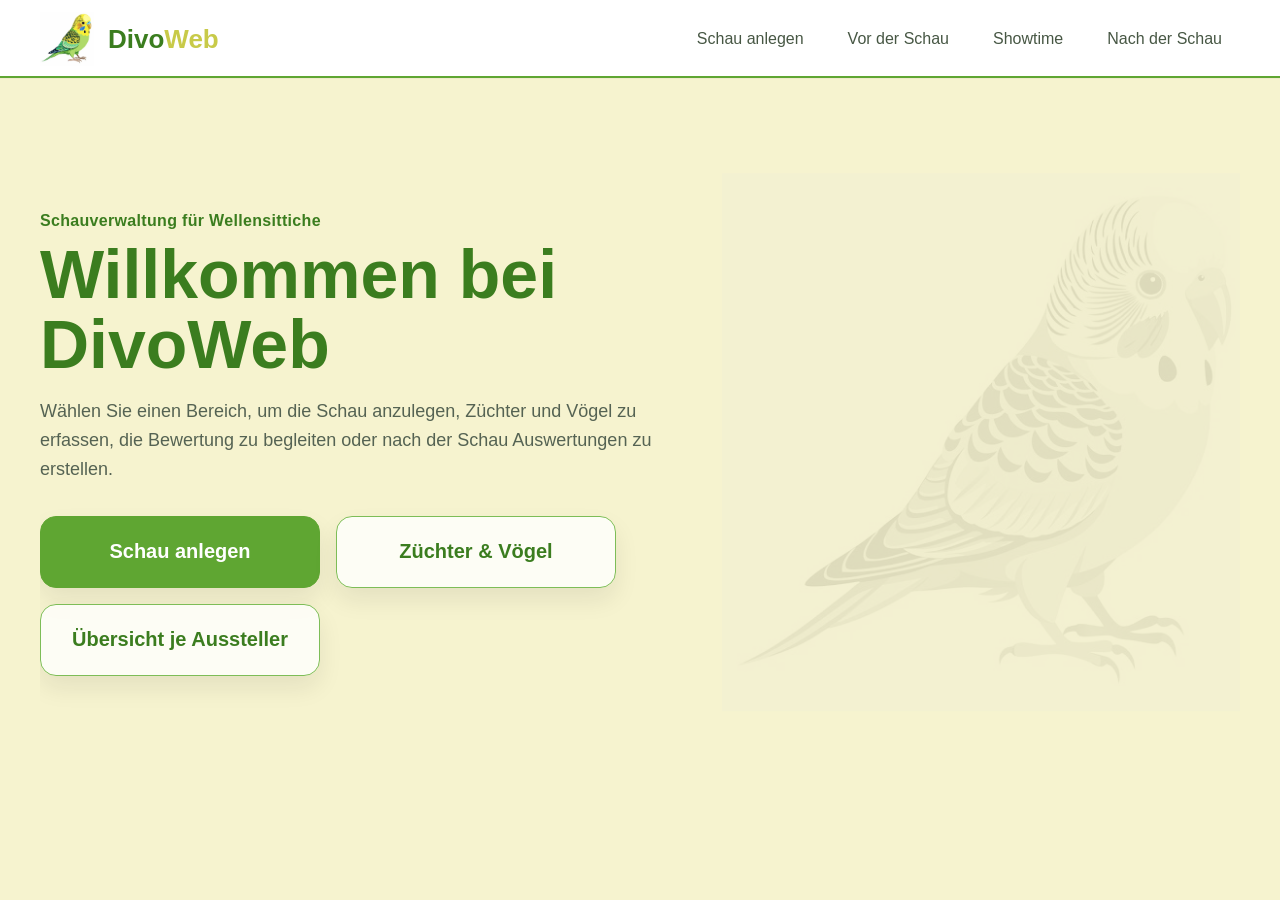
==== commit 0e0df094: "Austelle und Vögel je Aussteller" ====
--- a/frontend/src/index.html
+++ b/frontend/src/index.html
@@ -25,6 +25,7 @@
           </button>
           <div class="nav-dropdown__menu">
             <a class="nav-dropdown__item" href="pages/zuechter-voegel.html">Züchter & Vögel anlegen</a>
+            <a class="nav-dropdown__item" href="pages/aussteller-uebersicht.html">Übersicht je Aussteller</a>
           </div>
         </div>
         <a class="nav-link" href="#">Showtime</a>
@@ -47,9 +48,7 @@
         <div class="home-actions">
           <a class="home-action home-action--primary" href="pages/schau-anlegen.html">Schau anlegen</a>
           <a class="home-action" href="pages/zuechter-voegel.html">Züchter & Vögel</a>
-          <a class="home-action" href="#">Vor der Schau</a>
-          <a class="home-action" href="#">Showtime</a>
-          <a class="home-action" href="#">Nach der Schau</a>
+          <a class="home-action" href="pages/aussteller-uebersicht.html">Übersicht je Aussteller</a>
         </div>
       </div>
 
@@ -58,5 +57,6 @@
       </div>
     </section>
   </main>
+  <script type="module" src="scripts/navigation.js"></script>
 </body>
 </html>
--- a/frontend/src/styles/styles.css
+++ b/frontend/src/styles/styles.css
@@ -116,18 +116,33 @@
 }
 
 .nav-link--home {
+  background: transparent;
+  border: 0;
+  box-shadow: none;
+  margin-left: 8px;
+  padding: 10px 14px;
+}
+
+.nav-link--home:hover {
   background: rgba(95, 166, 50, 0.08);
-  margin-left: 8px;
-  padding: 14px 16px;
-  font-size: 18px;
-}
-
-.nav-link--home:hover {
-  background: rgba(95, 166, 50, 0.18);
 }
 
 .home-icon {
-  line-height: 1;
+  display: inline-flex;
+  align-items: center;
+  justify-content: center;
+  width: 34px;
+  height: 34px;
+}
+
+.home-icon svg {
+  width: 24px;
+  height: 24px;
+  stroke: var(--green-dark);
+  stroke-width: 2.1;
+  fill: none;
+  stroke-linecap: round;
+  stroke-linejoin: round;
 }
 
 .page {
@@ -153,7 +168,7 @@
 .panel__grid {
   display: grid;
   grid-template-columns: 1fr 1fr;
-  gap: 30px;
+  gap: 22px;
 }
 
 .panel__footer {
@@ -186,7 +201,7 @@
 }
 
 .form-group {
-  margin-bottom: 22px;
+  margin-bottom: 16px;
 }
 
 .form-group--compact {
@@ -382,11 +397,6 @@
   background: rgba(95, 166, 50, 0.26);
 }
 
-#determineColorButton {
-  padding: 0;
-  width: 11.25rem;
-}
-
 .plus {
   margin-right: 8px;
   font-size: 20px;
@@ -464,10 +474,7 @@
   font-weight: 600;
   box-shadow: var(--shadow);
   backdrop-filter: blur(2px);
-  transition:
-    transform 0.18s ease,
-    box-shadow 0.18s ease,
-    background 0.18s ease;
+  transition: transform 0.18s ease, box-shadow 0.18s ease, background 0.18s ease;
 }
 
 .home-action:hover {
@@ -627,9 +634,7 @@
   box-shadow: 0 12px 24px rgba(25, 28, 21, 0.18);
   opacity: 0;
   transform: translateY(12px);
-  transition:
-    opacity 0.25s ease,
-    transform 0.25s ease;
+  transition: opacity 0.25s ease, transform 0.25s ease;
 }
 
 .toast--visible {
@@ -737,7 +742,8 @@
 }
 
 .nav-dropdown:hover .nav-dropdown__menu,
-.nav-dropdown:focus-within .nav-dropdown__menu {
+.nav-dropdown:focus-within .nav-dropdown__menu,
+.nav-dropdown.is-open .nav-dropdown__menu {
   display: block;
 }
 
@@ -779,6 +785,24 @@
   margin-bottom: 14px;
 }
 
+.search-row--equal {
+  grid-template-columns: repeat(3, 220px);
+  justify-content: start;
+}
+
+.search-row--equal .btn {
+  width: 220px;
+}
+
+.search-row--birds-overview {
+  grid-template-columns: 120px 140px 220px 180px 180px;
+  justify-content: start;
+}
+
+.search-row--birds-overview .btn {
+  width: 180px;
+}
+
 .compact-form-grid {
   display: grid;
   grid-template-columns: minmax(0, 1fr) minmax(0, 1fr);
@@ -810,7 +834,151 @@
 
 .form-group--button-line .btn {
   width: auto;
-  min-width: 160px;
+  min-width: 0;
+}
+
+.bird-color-button {
+  width: 180px !important;
+}
+
+.placing-badge {
+  display: inline-flex;
+  align-items: center;
+  justify-content: center;
+  gap: 5px;
+  min-width: 90px;
+  min-height: 38px;
+  padding: 0 8px;
+  border-radius: 999px;
+  border: 1.5px solid #c7d883;
+  background: linear-gradient(180deg, #fffef9, #eef4d0);
+  color: var(--green-dark);
+  box-shadow: inset 0 1px 0 rgba(255,255,255,.85);
+}
+
+.placing-badge__laurel {
+  width: 18px;
+  height: 22px;
+  fill: none;
+  stroke: var(--green);
+  stroke-width: 1.8;
+  stroke-linecap: round;
+  stroke-linejoin: round;
+  flex: 0 0 auto;
+}
+
+.placing-badge__laurel--right {
+  transform: scaleX(-1);
+}
+
+.placing-badge__number {
+  min-width: 28px;
+  height: 28px;
+  padding: 0 8px;
+  border-radius: 999px;
+  background: #fff;
+  border: 1.5px solid rgba(95, 166, 50, 0.3);
+  display: inline-flex;
+  align-items: center;
+  justify-content: center;
+  font-weight: 800;
+  font-size: 14px;
+}
+
+.medal-badge {
+  display: inline-flex;
+  align-items: center;
+  justify-content: center;
+  gap: 8px;
+  min-width: 110px;
+  min-height: 34px;
+  padding: 0 12px;
+  border-radius: 999px;
+  font-weight: 700;
+  border: 1.5px solid transparent;
+  box-shadow: inset 0 1px 0 rgba(255,255,255,.75);
+}
+
+.medal-badge__icon {
+  width: 18px;
+  height: 18px;
+  border-radius: 999px;
+  position: relative;
+  flex: 0 0 auto;
+}
+
+.medal-badge__icon::before,
+.medal-badge__icon::after {
+  content: '';
+  position: absolute;
+  bottom: -6px;
+  width: 5px;
+  height: 8px;
+  border-radius: 2px;
+}
+
+.medal-badge__icon::before {
+  left: 3px;
+  transform: rotate(-8deg);
+}
+
+.medal-badge__icon::after {
+  right: 3px;
+  transform: rotate(8deg);
+}
+
+.medal-badge--gold {
+  background: linear-gradient(180deg, #fff8d2, #ffe8a3);
+  border-color: #e6c44a;
+  color: #8c6b05;
+}
+
+.medal-badge--gold .medal-badge__icon {
+  background: radial-gradient(circle at 30% 30%, #fff9e0, #e3b521 70%);
+  box-shadow: inset 0 1px 0 rgba(255,255,255,.8);
+}
+
+.medal-badge--gold .medal-badge__icon::before,
+.medal-badge--gold .medal-badge__icon::after {
+  background: #ce8c1d;
+}
+
+.medal-badge--silver {
+  background: linear-gradient(180deg, #f5f8fa, #dfe6ec);
+  border-color: #b9c4cd;
+  color: #53616d;
+}
+
+.medal-badge--silver .medal-badge__icon {
+  background: radial-gradient(circle at 30% 30%, #ffffff, #aab5bf 72%);
+  box-shadow: inset 0 1px 0 rgba(255,255,255,.85);
+}
+
+.medal-badge--silver .medal-badge__icon::before,
+.medal-badge--silver .medal-badge__icon::after {
+  background: #8ea0ad;
+}
+
+.medal-badge--bronze {
+  background: linear-gradient(180deg, #f7e4d6, #ebc29f);
+  border-color: #c98b61;
+  color: #8b522d;
+}
+
+.medal-badge--bronze .medal-badge__icon {
+  background: radial-gradient(circle at 30% 30%, #f8e8df, #b87446 72%);
+  box-shadow: inset 0 1px 0 rgba(255,255,255,.8);
+}
+
+.medal-badge--bronze .medal-badge__icon::before,
+.medal-badge--bronze .medal-badge__icon::after {
+  background: #9f5f39;
+}
+
+.medal-badge--plain {
+  background: #f5f5f5;
+  border-color: #d8d8d8;
+  color: #6d7a67;
 }
 
 .panel__footer--compact {
@@ -904,7 +1072,108 @@
     grid-template-columns: 1fr;
   }
 
-  .search-row--compact {
+  .search-row--compact,
+  .search-row--equal,
+  .search-row--birds-overview {
     grid-template-columns: 1fr;
   }
-}
+
+  .search-row--equal .btn,
+  .search-row--birds-overview .btn,
+  .bird-color-button {
+    width: 100% !important;
+  }
+}
+
+/* Einheitliche vertikale Formularabstände wie bei „Vögel aufnehmen“ */
+.show-form--dense .form-group,
+.compact-form-grid .form-group {
+  margin-bottom: 0;
+}
+
+.show-form--dense .form-group label,
+.compact-form-grid .form-group label {
+  margin-bottom: 6px;
+}
+
+.show-form--dense .panel__grid > div {
+  display: flex;
+  flex-direction: column;
+  gap: 10px;
+}
+
+.show-form--dense .field-error,
+.compact-form-grid .field-error {
+  min-height: 0;
+  margin: 3px 0 0;
+}
+
+.medal-badge,
+.medal-count-badge {
+  position: relative;
+  top: -2px;
+  vertical-align: middle;
+}
+
+.medal-count-badge {
+  display: inline-flex;
+  align-items: center;
+  justify-content: center;
+  gap: 7px;
+  min-width: 64px;
+  min-height: 30px;
+  padding: 0 10px;
+  border-radius: 999px;
+  border: 1.5px solid transparent;
+  font-weight: 800;
+}
+
+.medal-count-badge .medal-badge__icon {
+  width: 16px;
+  height: 16px;
+}
+
+.medal-count-badge--gold {
+  background: linear-gradient(180deg, #fff8d2, #ffe8a3);
+  border-color: #e6c44a;
+  color: #8c6b05;
+}
+
+.medal-count-badge--gold .medal-badge__icon {
+  background: radial-gradient(circle at 30% 30%, #fff9e0, #e3b521 70%);
+}
+
+.medal-count-badge--gold .medal-badge__icon::before,
+.medal-count-badge--gold .medal-badge__icon::after {
+  background: #ce8c1d;
+}
+
+.medal-count-badge--silver {
+  background: linear-gradient(180deg, #f5f8fa, #dfe6ec);
+  border-color: #b9c4cd;
+  color: #53616d;
+}
+
+.medal-count-badge--silver .medal-badge__icon {
+  background: radial-gradient(circle at 30% 30%, #fff, #aab5bf 72%);
+}
+
+.medal-count-badge--silver .medal-badge__icon::before,
+.medal-count-badge--silver .medal-badge__icon::after {
+  background: #8ea0ad;
+}
+
+.medal-count-badge--bronze {
+  background: linear-gradient(180deg, #f7e4d6, #ebc29f);
+  border-color: #c98b61;
+  color: #8b522d;
+}
+
+.medal-count-badge--bronze .medal-badge__icon {
+  background: radial-gradient(circle at 30% 30%, #f8e8df, #b87446 72%);
+}
+
+.medal-count-badge--bronze .medal-badge__icon::before,
+.medal-count-badge--bronze .medal-badge__icon::after {
+  background: #9f5f39;
+}
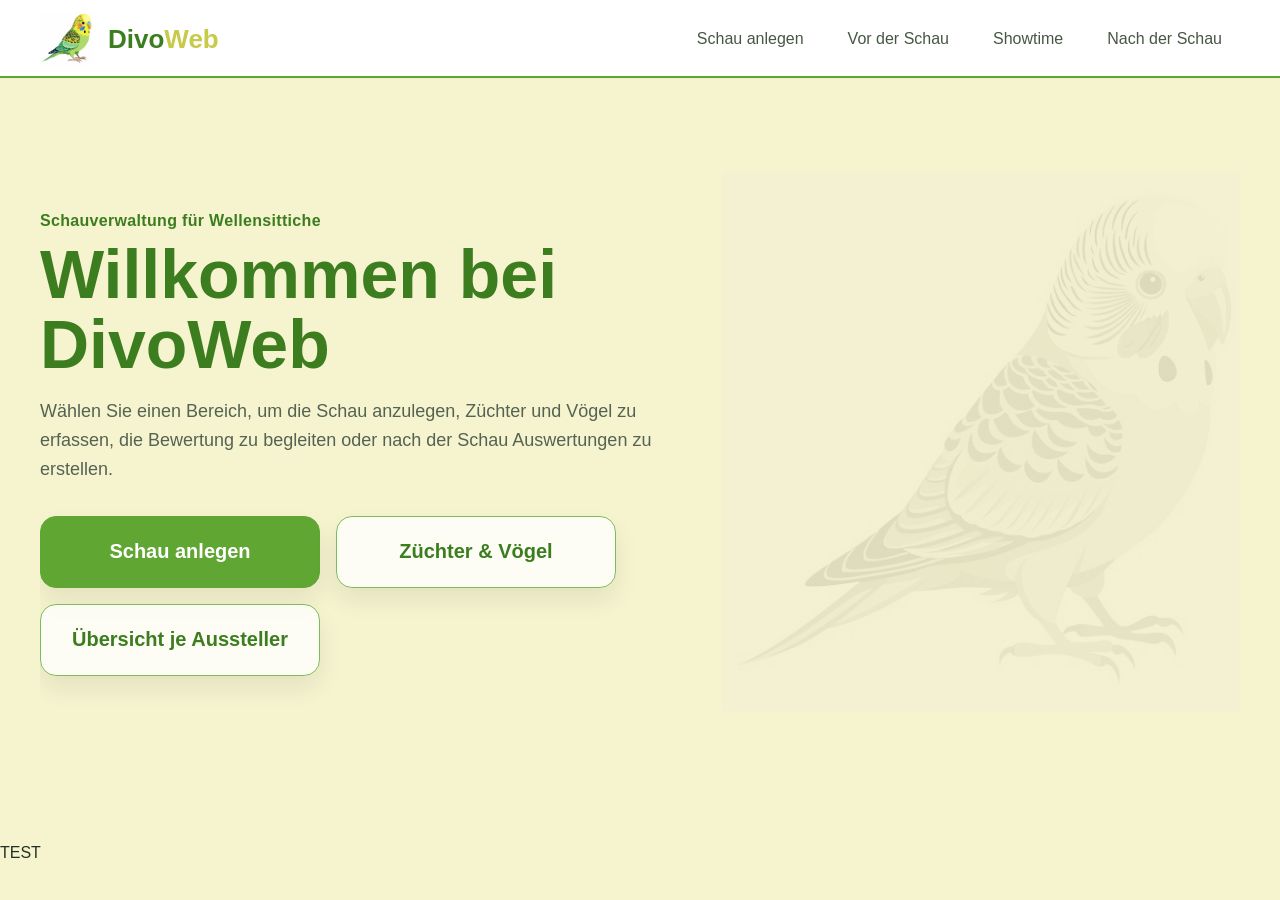
==== commit 28b74a44: "reload test" ====
--- a/frontend/src/index.html
+++ b/frontend/src/index.html
@@ -58,5 +58,6 @@
     </section>
   </main>
   <script type="module" src="scripts/navigation.js"></script>
+  <p>TEST</p>
 </body>
 </html>
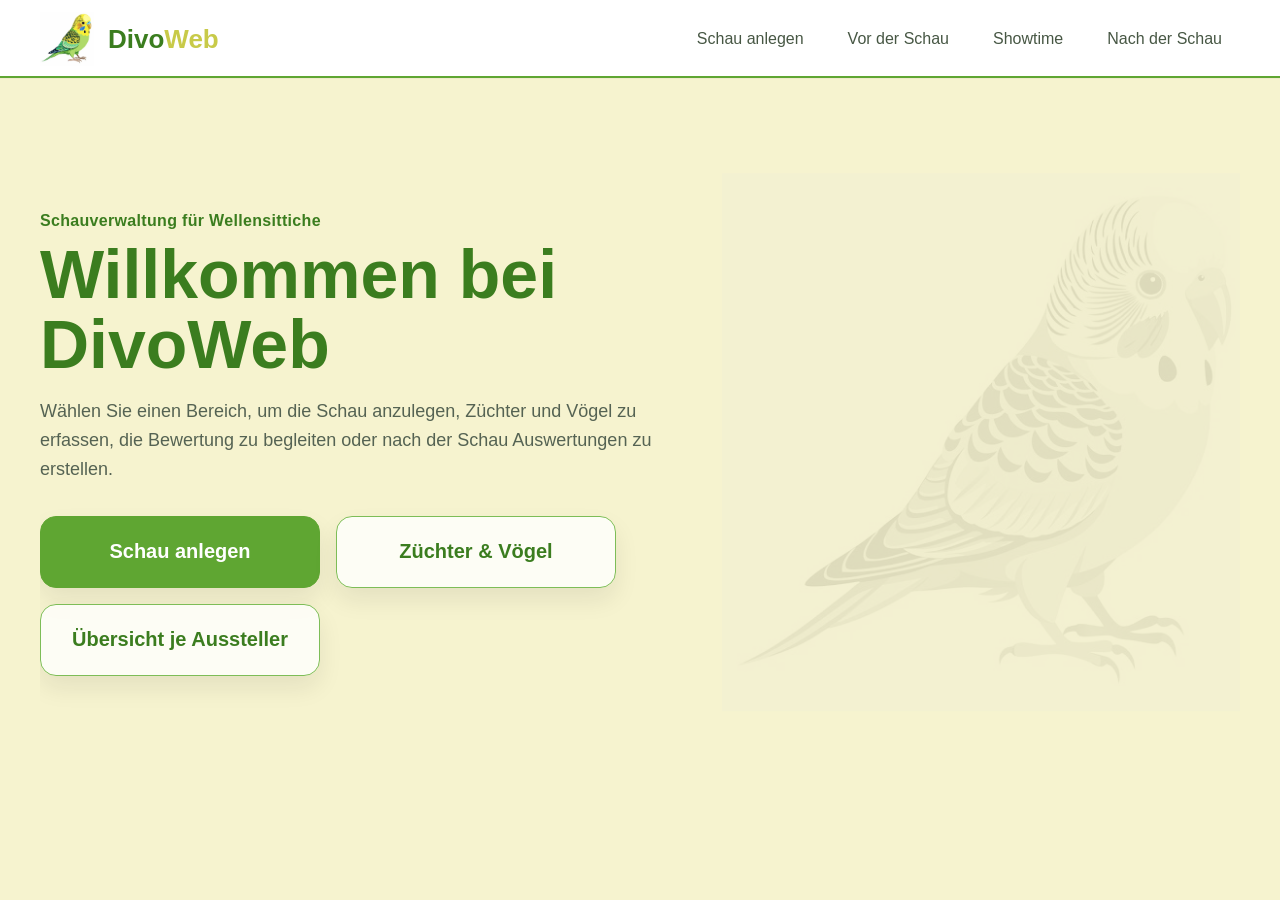
==== commit 81be4b91: "reload test" ====
--- a/frontend/src/index.html
+++ b/frontend/src/index.html
@@ -58,6 +58,5 @@
     </section>
   </main>
   <script type="module" src="scripts/navigation.js"></script>
-  <p>TEST</p>
 </body>
 </html>
